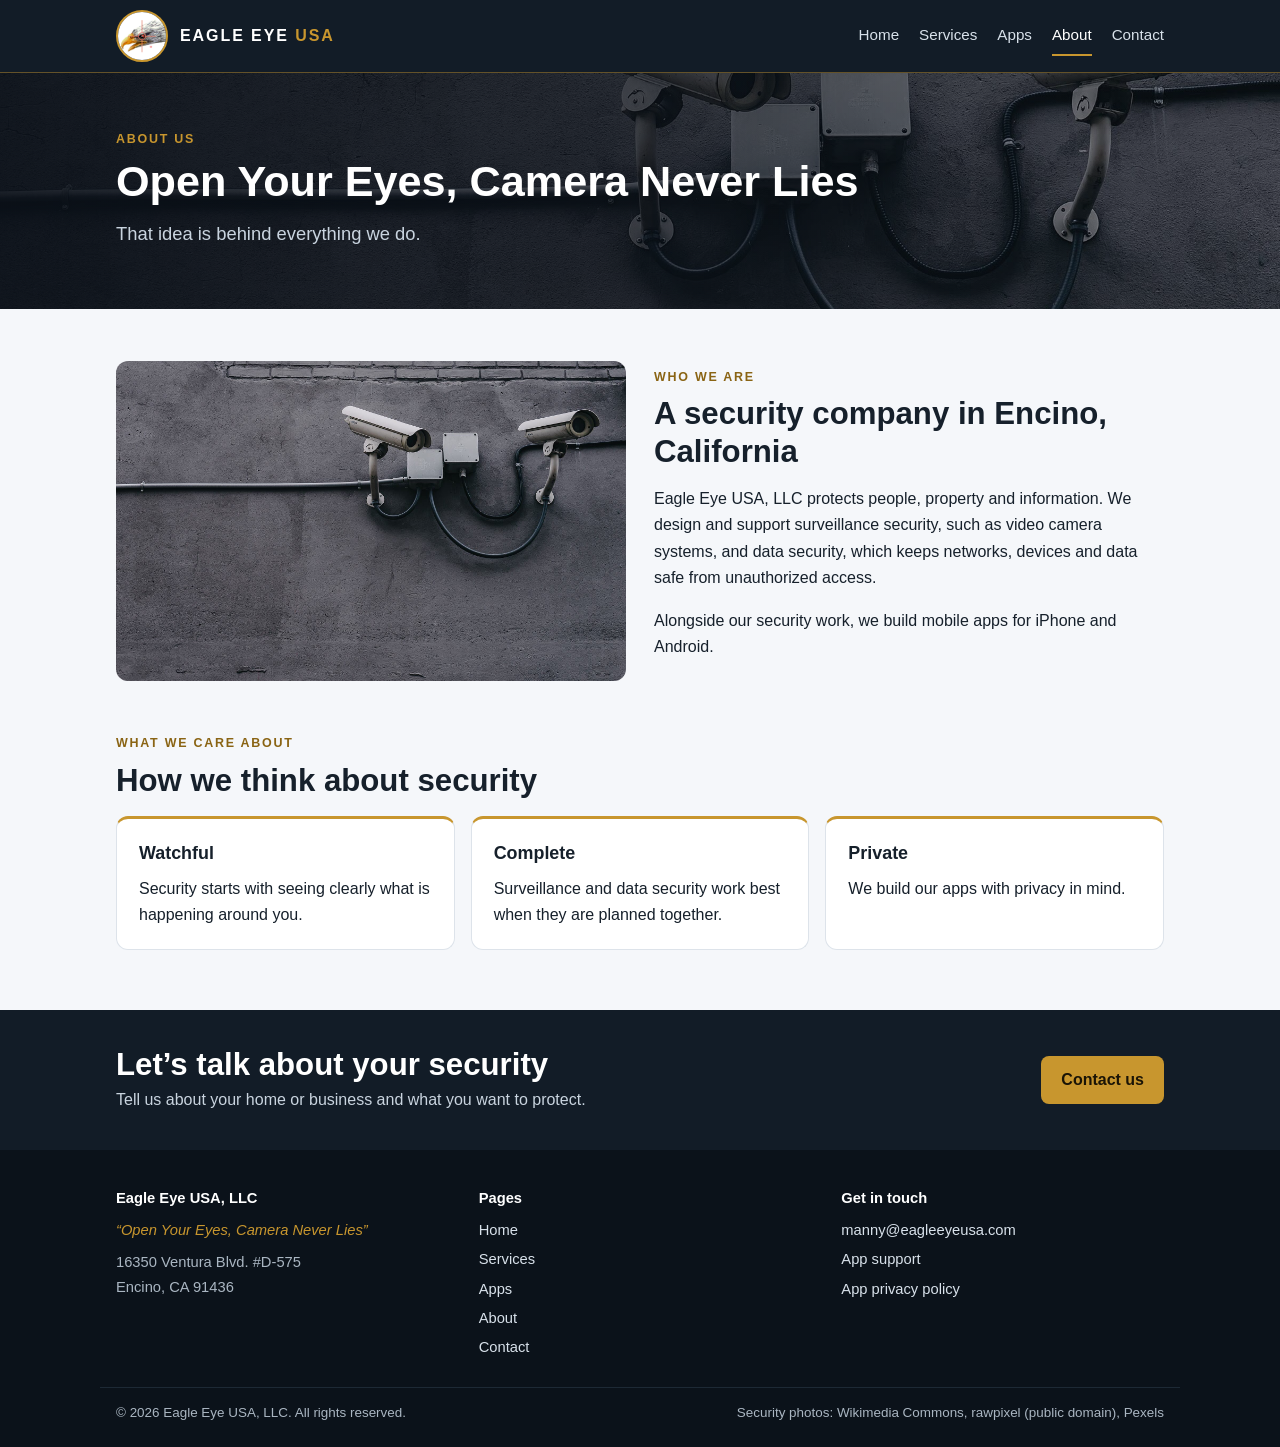
==== about.html @ 71355190 "Expand the site to five pages Add Services, Apps, About and Contact pages with a shared menu and foo" ====
<!doctype html>
<html lang="en">
<head>
<meta charset="utf-8">
<meta name="viewport" content="width=device-width, initial-scale=1">
<title>About | Eagle Eye USA</title>
<meta name="description" content="Eagle Eye USA, LLC is a security company in Encino, California that protects people, property and information.">
<link rel="icon" href="img/logo.png">
<link rel="stylesheet" href="style.css">
</head>
<body>
<header class="site-header">
  <div class="wrap bar">
    <a class="brand" href="./"><img class="logo" src="img/logo.png" alt="Eagle Eye USA logo" width="52" height="52"><span class="name">EAGLE EYE <span>USA</span></span></a>
    <nav aria-label="Main">
      <a href="./">Home</a>
      <a href="services.html">Services</a>
      <a href="apps.html">Apps</a>
      <a href="about.html" aria-current="page">About</a>
      <a href="contact.html">Contact</a>
    </nav>
  </div>
</header>

<section class="banner">
  <div class="wrap">
    <p class="eyebrow">About us</p>
    <h1>Open Your Eyes, Camera Never Lies</h1>
    <p class="lede">That idea is behind everything we do.</p>
  </div>
</section>

<main>
  <section class="wrap block">
    <div class="split">
      <img src="img/hero.jpg" alt="Two security cameras on a dark wall" width="1920" height="1280" loading="lazy">
      <div>
        <p class="eyebrow">Who we are</p>
        <h2>A security company in Encino, California</h2>
        <p>Eagle Eye USA, LLC protects people, property and information. We design and support surveillance security, such as video camera systems, and data security, which keeps networks, devices and data safe from unauthorized access.</p>
        <p>Alongside our security work, we build mobile apps for iPhone and Android.</p>
      </div>
    </div>
  </section>

  <section class="wrap block">
    <p class="eyebrow">What we care about</p>
    <h2>How we think about security</h2>
    <div class="soon-grid three">
      <div class="card"><h3>Watchful</h3><p>Security starts with seeing clearly what is happening around you.</p></div>
      <div class="card"><h3>Complete</h3><p>Surveillance and data security work best when they are planned together.</p></div>
      <div class="card"><h3>Private</h3><p>We build our apps with privacy in mind.</p></div>
    </div>
  </section>

  <section class="cta">
    <div class="wrap cta-inner">
      <div>
        <h2>Let’s talk about your security</h2>
        <p>Tell us about your home or business and what you want to protect.</p>
      </div>
      <a class="button" href="contact.html">Contact us</a>
    </div>
  </section>
</main>

<footer>
  <div class="wrap footer-grid">
    <div>
      <p class="footer-name">Eagle Eye USA, LLC</p>
      <p class="footer-slogan">“Open Your Eyes, Camera Never Lies”</p>
      <p>16350 Ventura Blvd. #D-575<br>Encino, CA 91436</p>
    </div>
    <div>
      <p class="footer-title">Pages</p>
      <div class="footer-links">
        <a href="./">Home</a>
        <a href="services.html">Services</a>
        <a href="apps.html">Apps</a>
        <a href="about.html">About</a>
        <a href="contact.html">Contact</a>
      </div>
    </div>
    <div>
      <p class="footer-title">Get in touch</p>
      <div class="footer-links">
        <a href="mailto:manny@eagleeyeusa.com">manny@eagleeyeusa.com</a>
        <a href="https://apps.eagleeyeusa.com/support.html">App support</a>
        <a href="https://apps.eagleeyeusa.com/privacy.html">App privacy policy</a>
      </div>
    </div>
  </div>
  <div class="wrap footer-base">
    <span>© 2026 Eagle Eye USA, LLC. All rights reserved.</span>
    <span>Security photos: Wikimedia Commons, rawpixel (public domain), Pexels</span>
  </div>
</footer>
</body>
</html>
---- style.css ----
/* eagleeyeusa.com: five pages, dark steel header with a gold accent, light reading sections. */
:root {
  --bg: #f5f7fa;
  --paper: #ffffff;
  --ink: #16202b;
  --muted: #566372;
  --line: #dde3ea;
  --steel: #121c27;
  --steel-2: #1d2c3c;
  --gold: #c8962e;
  --gold-text: #8a6414;
  --link: #1f5f99;
}
@media (prefers-color-scheme: dark) {
  :root { --bg: #0d141c; --paper: #15202b; --ink: #e5ebf1; --muted: #9aa8b6; --line: #263545; --gold-text: #d9a93f; --link: #7fb5e6; }
}
* { box-sizing: border-box; }
html { scroll-behavior: smooth; scroll-padding-top: 96px; }
body { margin: 0; background: var(--bg); color: var(--ink); font: 16px/1.65 -apple-system, "Segoe UI", Roboto, Helvetica, Arial, sans-serif; }
.wrap { max-width: 1080px; margin: 0 auto; padding-inline: 16px; }
a { color: var(--link); }
img { max-width: 100%; }
p { max-width: 70ch; }
h2 { font-size: clamp(1.45rem, 3.4vw, 1.95rem); line-height: 1.2; margin: 0 0 12px; }
h3 { font-size: 1.12rem; margin: 0 0 6px; }

/* Header stays on screen while scrolling */
.site-header { position: sticky; top: 0; z-index: 10; background: var(--steel); color: #fff; border-bottom: 1px solid rgba(200,150,46,.45); }
.bar { display: flex; align-items: center; justify-content: space-between; gap: 8px 16px; padding-block: 10px; flex-wrap: wrap; }
.brand { display: inline-flex; align-items: center; gap: 12px; color: #fff; text-decoration: none; font-weight: 800; letter-spacing: .12em; }
.logo { width: 52px; height: 52px; border-radius: 50%; background: #fff; border: 2px solid var(--gold); object-fit: cover; flex: none; }
.brand .name span { color: var(--gold); }
nav { display: flex; gap: 2px 20px; flex-wrap: wrap; }
nav a { color: #d8e1ea; text-decoration: none; font-size: .95rem; padding: 6px 0; border-bottom: 2px solid transparent; }
nav a:hover { color: #fff; border-bottom-color: rgba(255,255,255,.5); }
nav a[aria-current="page"] { color: #fff; border-bottom-color: var(--gold); }

/* Hero photo (two cameras on a dark wall) under a dark overlay so the text stays readable */
.hero, .banner {
  background:
    linear-gradient(90deg, rgba(10,16,24,.92) 0%, rgba(10,16,24,.75) 45%, rgba(10,16,24,.35) 100%),
    url("img/hero.jpg") center 35% / cover no-repeat,
    var(--steel);
  color: #fff;
}
.hero { padding-block: 96px 112px; }
.banner { padding-block: 56px 60px; }
.eyebrow { color: var(--gold-text); text-transform: uppercase; letter-spacing: .14em; font-size: .78rem; font-weight: 700; margin: 0 0 8px; }
.hero .eyebrow, .banner .eyebrow { color: var(--gold); }
h1 { font-size: clamp(2rem, 6vw, 3.4rem); line-height: 1.1; margin: 0 0 14px; }
.banner h1 { font-size: clamp(1.8rem, 4.6vw, 2.7rem); }
.slogan { color: var(--gold); font-size: clamp(1.1rem, 2.6vw, 1.4rem); font-style: italic; font-weight: 600; margin: 0 0 14px; }
.lede { font-size: 1.15rem; color: #c9d4df; max-width: 60ch; margin: 0; }
.actions { display: flex; gap: 12px; flex-wrap: wrap; margin-top: 26px; }
.button { display: inline-block; background: var(--gold); color: #1a1406; padding: 11px 20px; border-radius: 8px; text-decoration: none; font-weight: 700; overflow-wrap: anywhere; }
.button:hover { background: #dcaa41; }
.button.ghost { background: transparent; color: #fff; box-shadow: inset 0 0 0 2px rgba(255,255,255,.65); }
.button.ghost:hover { background: rgba(255,255,255,.12); }
.button.ghost-dark { background: transparent; color: var(--ink); box-shadow: inset 0 0 0 2px var(--muted); }

/* Gold-topped strip under the home hero */
.pillars { background: var(--steel-2); color: #fff; border-top: 3px solid var(--gold); }
.pillar-grid { display: grid; gap: 22px 32px; grid-template-columns: repeat(auto-fit, minmax(230px, 1fr)); padding-block: 28px; }
.pillars h2 { font-size: 1.15rem; color: var(--gold); margin: 0 0 4px; }
.pillars p { margin: 0; color: #c9d4df; }

.block { padding-block: 52px 0; }
.tiles { display: grid; gap: 18px; grid-template-columns: repeat(auto-fit, minmax(260px, 1fr)); margin-top: 20px; }
.tile { display: flex; flex-direction: column; background: var(--paper); border: 1px solid var(--line); border-radius: 12px; overflow: hidden; color: var(--ink); text-decoration: none; transition: transform .15s ease, box-shadow .15s ease; }
.tile:hover { transform: translateY(-3px); box-shadow: 0 10px 26px rgba(10,20,30,.16); }
.tile img { display: block; width: 100%; height: 180px; object-fit: cover; }
.tile h3 { margin: 16px 20px 4px; }
.tile p { margin: 0 20px 12px; color: var(--muted); }
.more { margin: auto 20px 18px; color: var(--link); font-weight: 700; }
.more::after { content: " →"; }
img.crop-network { object-fit: cover; object-position: 85% 85%; }

/* Photo beside text; stacks on phones */
.split { display: grid; gap: 28px; align-items: center; grid-template-columns: repeat(auto-fit, minmax(290px, 1fr)); }
.split > img { display: block; width: 100%; height: 320px; object-fit: cover; border-radius: 12px; }
.split.reverse > img { order: 2; }
.checks { list-style: none; margin: 14px 0 0; padding: 0; }
.checks li { position: relative; padding: 3px 0 3px 26px; }
.checks li::before { content: "✓"; position: absolute; left: 2px; color: var(--gold-text); font-weight: 800; }

.feature { display: flex; align-items: center; gap: 36px; flex-wrap: wrap; background: var(--paper); border: 1px solid var(--line); border-top: 3px solid var(--gold); border-radius: 12px; padding: 28px; }
.feature > div { flex: 1 1 280px; }
.phone { width: 190px; height: auto; border-radius: 18px; flex: none; margin-inline: auto; }
.badges { margin: 16px 0 8px; }
.badge { display: inline-block; background: var(--steel-2); color: #fff; font-size: .8rem; font-weight: 600; border-radius: 999px; padding: 3px 12px; margin-bottom: 6px; }
.links { font-size: .95rem; margin: 0; }

.card { background: var(--paper); border: 1px solid var(--line); border-top: 3px solid var(--gold); border-radius: 12px; padding: 20px 22px; }
.card p { margin: 0 0 10px; }
.card p:last-child { margin-bottom: 0; }
.card h3 { margin-bottom: 8px; }
.card .badge { margin-bottom: 10px; }
.soon-grid { display: grid; gap: 16px; grid-template-columns: repeat(auto-fit, minmax(270px, 1fr)); margin-top: 16px; }

.steps { list-style: none; counter-reset: step; display: grid; gap: 16px; grid-template-columns: repeat(auto-fit, minmax(240px, 1fr)); margin: 16px 0 0; padding: 0; }
.steps li { counter-increment: step; background: var(--paper); border: 1px solid var(--line); border-radius: 12px; padding: 20px 22px; }
.steps li::before { content: counter(step); display: grid; place-items: center; width: 36px; height: 36px; border-radius: 50%; background: var(--gold); color: #1a1406; font-weight: 800; margin-bottom: 10px; }
.steps p { margin: 0; color: var(--muted); }

.cta { background: var(--steel); color: #fff; margin-top: 60px; }
.cta-inner { display: flex; align-items: center; justify-content: space-between; gap: 18px 32px; flex-wrap: wrap; padding-block: 36px; }
.cta h2 { margin: 0 0 4px; }
.cta p { margin: 0; color: #c9d4df; }

footer { background: #0b121a; color: #aab6c2; font-size: .92rem; margin-top: 60px; }
.cta + footer, main:has(> .cta:last-child) + footer { margin-top: 0; }
footer a { color: #d8e1ea; text-decoration: none; overflow-wrap: anywhere; }
footer a:hover { color: #fff; text-decoration: underline; }
footer p { margin: 0 0 8px; }
.footer-grid { display: grid; gap: 26px 40px; grid-template-columns: repeat(auto-fit, minmax(210px, 1fr)); padding-block: 36px 28px; }
.footer-name { color: #fff; font-weight: 700; }
.footer-slogan { color: var(--gold); font-style: italic; }
.footer-title { color: #fff; font-weight: 700; }
.footer-links { display: flex; flex-direction: column; gap: 5px; }
.footer-base { display: flex; justify-content: space-between; gap: 6px 18px; flex-wrap: wrap; padding-block: 14px 22px; border-top: 1px solid #1d2935; font-size: .84rem; }

@media (max-width: 640px) {
  .site-header { position: static; }
  .logo { width: 44px; height: 44px; }
  .hero { padding-block: 60px 68px; }
  .banner { padding-block: 40px 44px; }
  .block { padding-block: 38px 0; }
  .split > img { height: 230px; }
  .split.reverse > img { order: 0; }
  .feature { padding: 22px 18px; }
}

/* Coming-soon apps: phone picture beside the text */
.app-soon { display: flex; align-items: center; gap: 22px; flex-wrap: wrap; }
.app-soon img { width: 170px; height: auto; flex: none; margin-inline: auto; }
.app-soon > div { flex: 1 1 180px; }
.concept { color: var(--muted); font-size: .84rem; font-style: italic; }
img.crop-dome { object-position: 50% 25%; }
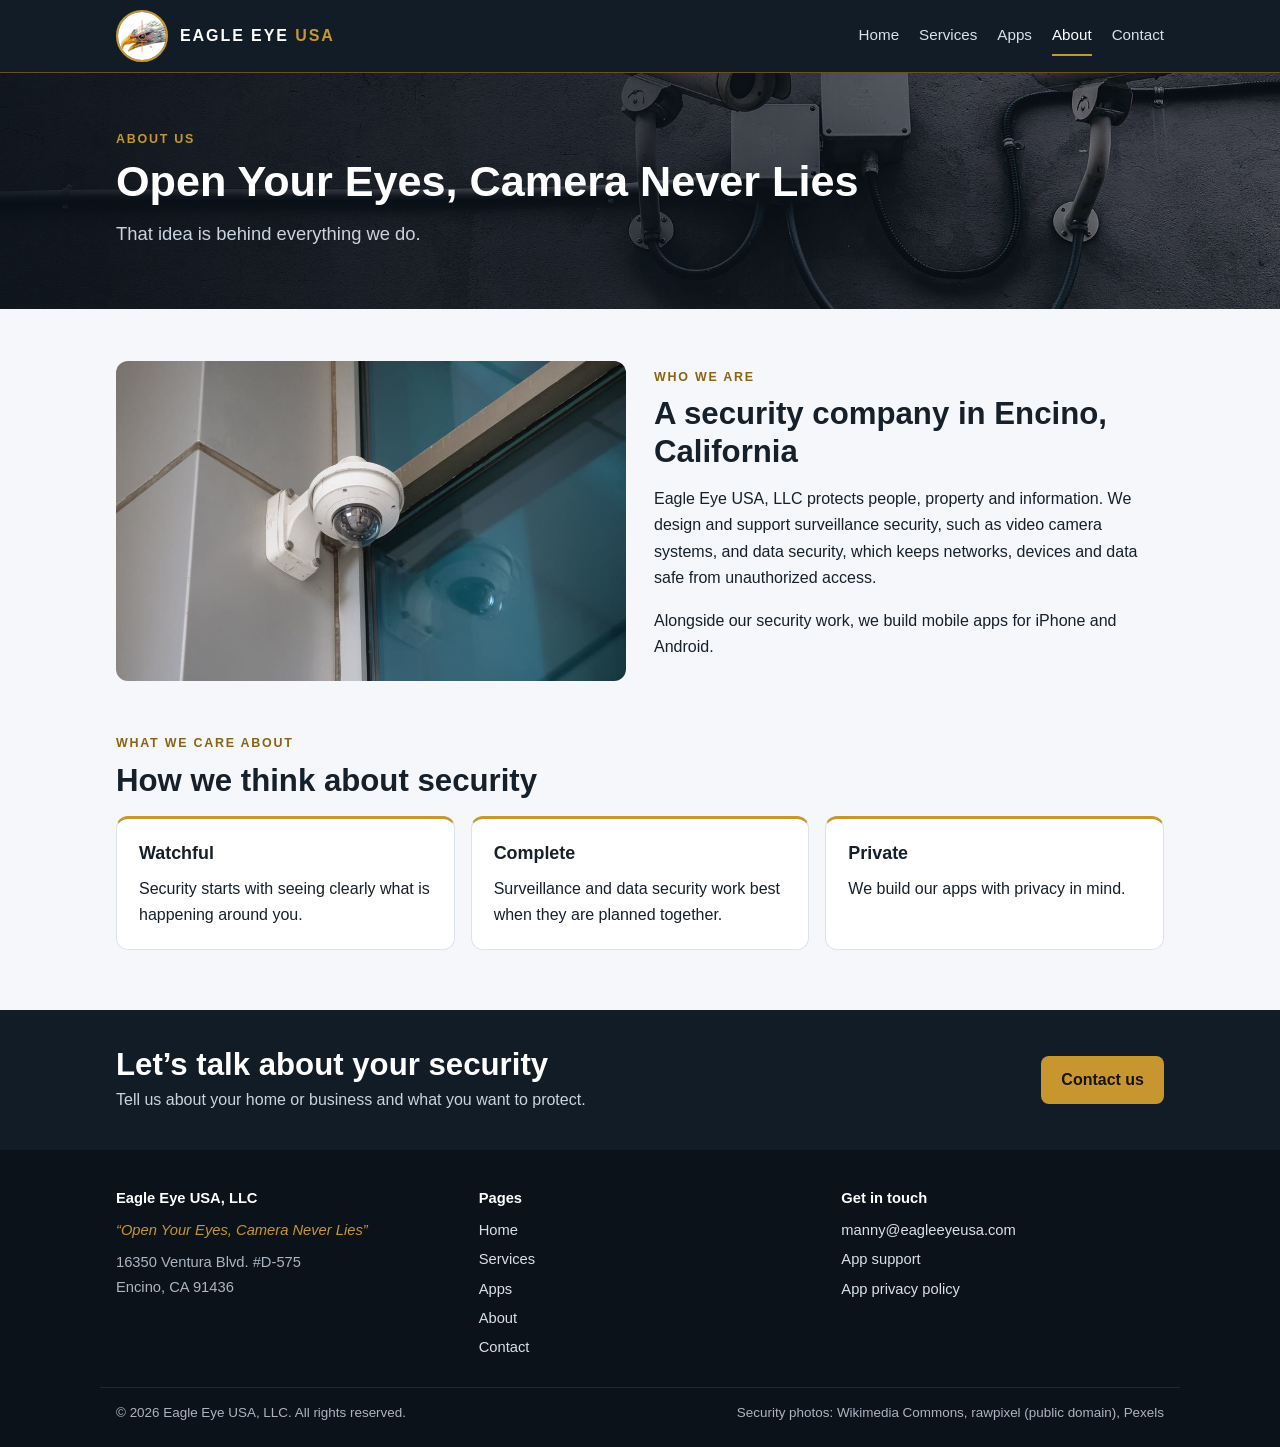
==== commit dc0da661: "Use a better camera photo on the About page Co-Authored-By: Claude Opus 5.5 <noreply@anthropic.com>" ====
--- a/about.html
+++ b/about.html
@@ -33,7 +33,7 @@
 <main>
   <section class="wrap block">
     <div class="split">
-      <img src="img/hero.jpg" alt="Two security cameras on a dark wall" width="1920" height="1280" loading="lazy">
+      <img src="img/about.jpg" alt="White dome security camera on the corner of a modern glass building" width="960" height="640" loading="lazy">
       <div>
         <p class="eyebrow">Who we are</p>
         <h2>A security company in Encino, California</h2>
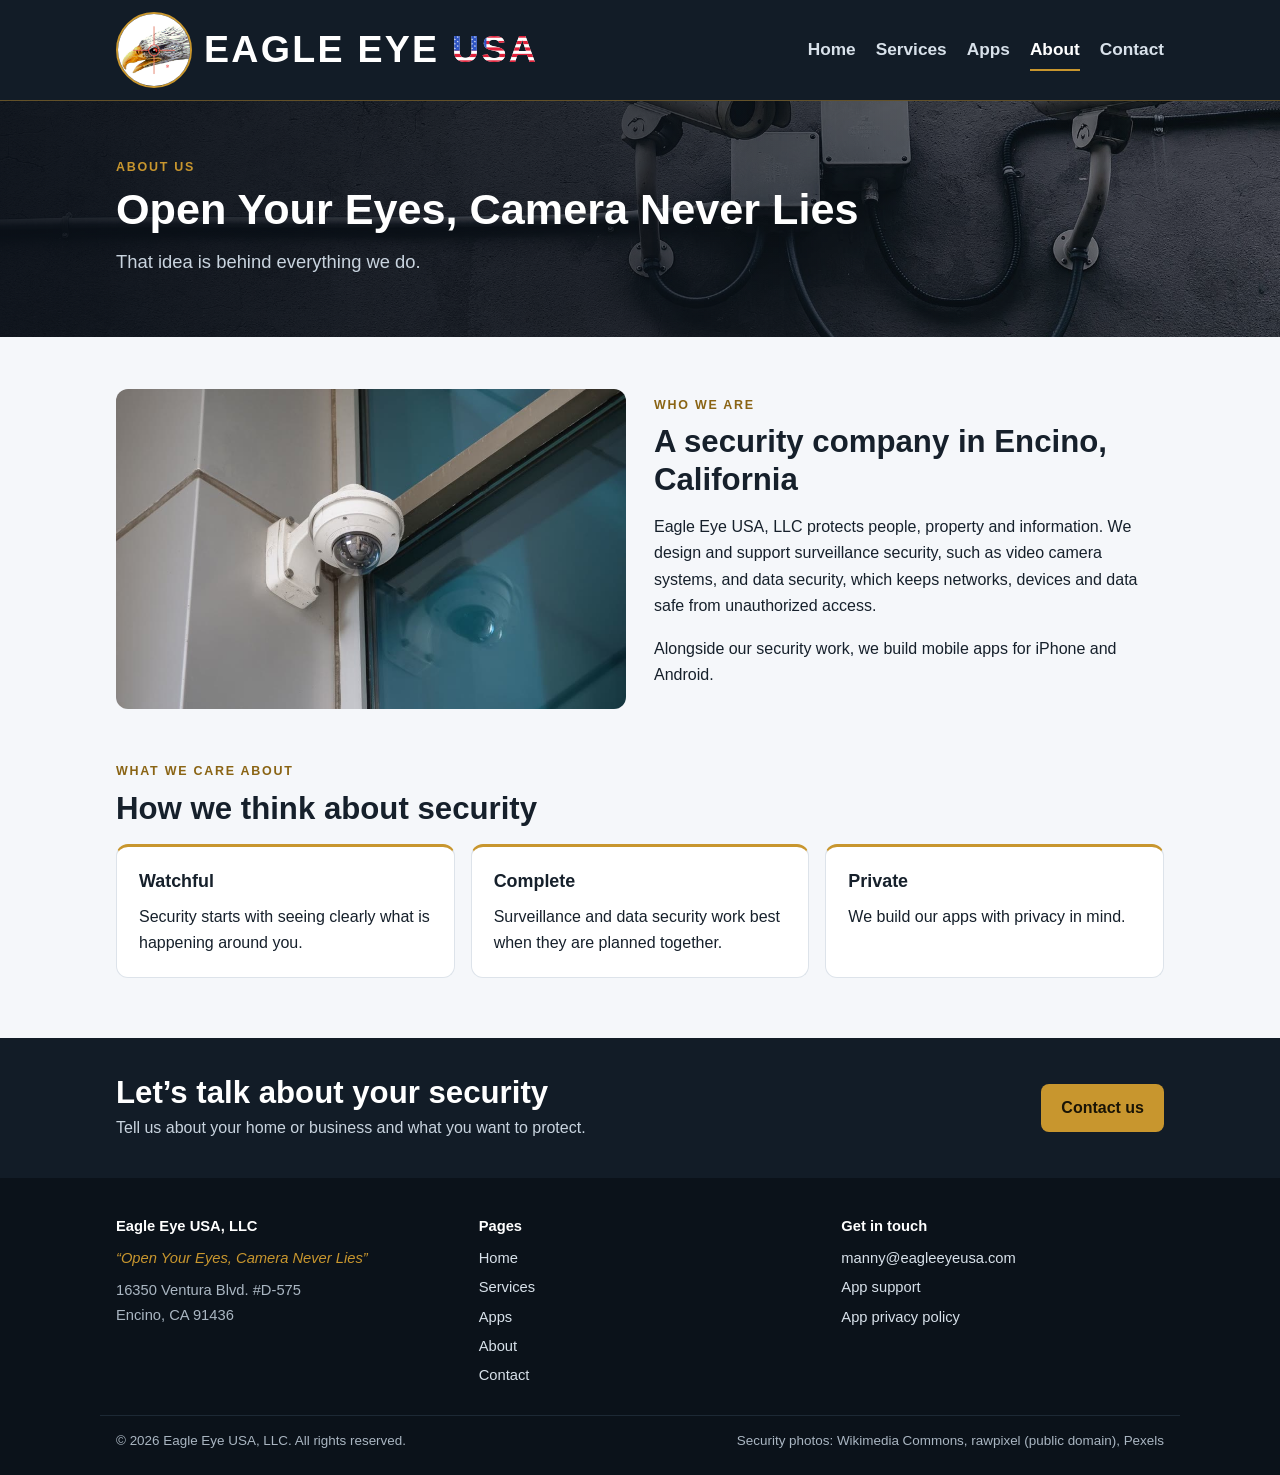
==== commit 4b99660e: "Version the stylesheet link so a refresh loads the new banner Co-Authored-By: Claude Opus 5.5 <norep" ====
--- a/about.html
+++ b/about.html
@@ -6,7 +6,7 @@
 <title>About | Eagle Eye USA</title>
 <meta name="description" content="Eagle Eye USA, LLC is a security company in Encino, California that protects people, property and information.">
 <link rel="icon" href="img/logo.png">
-<link rel="stylesheet" href="style.css">
+<link rel="stylesheet" href="style.css?v=20261105">
 </head>
 <body>
 <header class="site-header">
--- a/style.css
+++ b/style.css
@@ -15,7 +15,7 @@
   :root { --bg: #0d141c; --paper: #15202b; --ink: #e5ebf1; --muted: #9aa8b6; --line: #263545; --gold-text: #d9a93f; --link: #7fb5e6; }
 }
 * { box-sizing: border-box; }
-html { scroll-behavior: smooth; scroll-padding-top: 96px; }
+html { scroll-behavior: smooth; scroll-padding-top: 116px; }
 body { margin: 0; background: var(--bg); color: var(--ink); font: 16px/1.65 -apple-system, "Segoe UI", Roboto, Helvetica, Arial, sans-serif; }
 .wrap { max-width: 1080px; margin: 0 auto; padding-inline: 16px; }
 a { color: var(--link); }
@@ -26,12 +26,13 @@
 
 /* Header stays on screen while scrolling */
 .site-header { position: sticky; top: 0; z-index: 10; background: var(--steel); color: #fff; border-bottom: 1px solid rgba(200,150,46,.45); }
-.bar { display: flex; align-items: center; justify-content: space-between; gap: 8px 16px; padding-block: 10px; flex-wrap: wrap; }
-.brand { display: inline-flex; align-items: center; gap: 12px; color: #fff; text-decoration: none; font-weight: 800; letter-spacing: .12em; }
-.logo { width: 52px; height: 52px; border-radius: 50%; background: #fff; border: 2px solid var(--gold); object-fit: cover; flex: none; }
-.brand .name span { color: var(--gold); }
+.bar { display: flex; align-items: center; justify-content: space-between; gap: 8px 16px; padding-block: 12px; flex-wrap: wrap; }
+.brand { display: inline-flex; align-items: center; gap: 12px; color: #fff; text-decoration: none; font-size: clamp(1.5rem, 3.6vw, 2.35rem); line-height: 1.1; font-weight: 900; letter-spacing: .06em; white-space: nowrap; }
+.logo { width: 76px; height: 76px; border-radius: 50%; background: #fff; border: 2px solid var(--gold); object-fit: cover; flex: none; }
+/* USA filled with the flag */
+.brand .name span { background: url("img/flag.svg") center / 100% 100% no-repeat; -webkit-background-clip: text; background-clip: text; color: transparent; -webkit-text-fill-color: transparent; filter: drop-shadow(0 0 .6px rgba(255,255,255,.9)); }
 nav { display: flex; gap: 2px 20px; flex-wrap: wrap; }
-nav a { color: #d8e1ea; text-decoration: none; font-size: .95rem; padding: 6px 0; border-bottom: 2px solid transparent; }
+nav a { color: #d8e1ea; text-decoration: none; font-size: 1.08rem; font-weight: 600; padding: 6px 0; border-bottom: 2px solid transparent; }
 nav a:hover { color: #fff; border-bottom-color: rgba(255,255,255,.5); }
 nav a[aria-current="page"] { color: #fff; border-bottom-color: var(--gold); }
 
@@ -121,7 +122,7 @@
 
 @media (max-width: 640px) {
   .site-header { position: static; }
-  .logo { width: 44px; height: 44px; }
+  .logo { width: 54px; height: 54px; }
   .hero { padding-block: 60px 68px; }
   .banner { padding-block: 40px 44px; }
   .block { padding-block: 38px 0; }
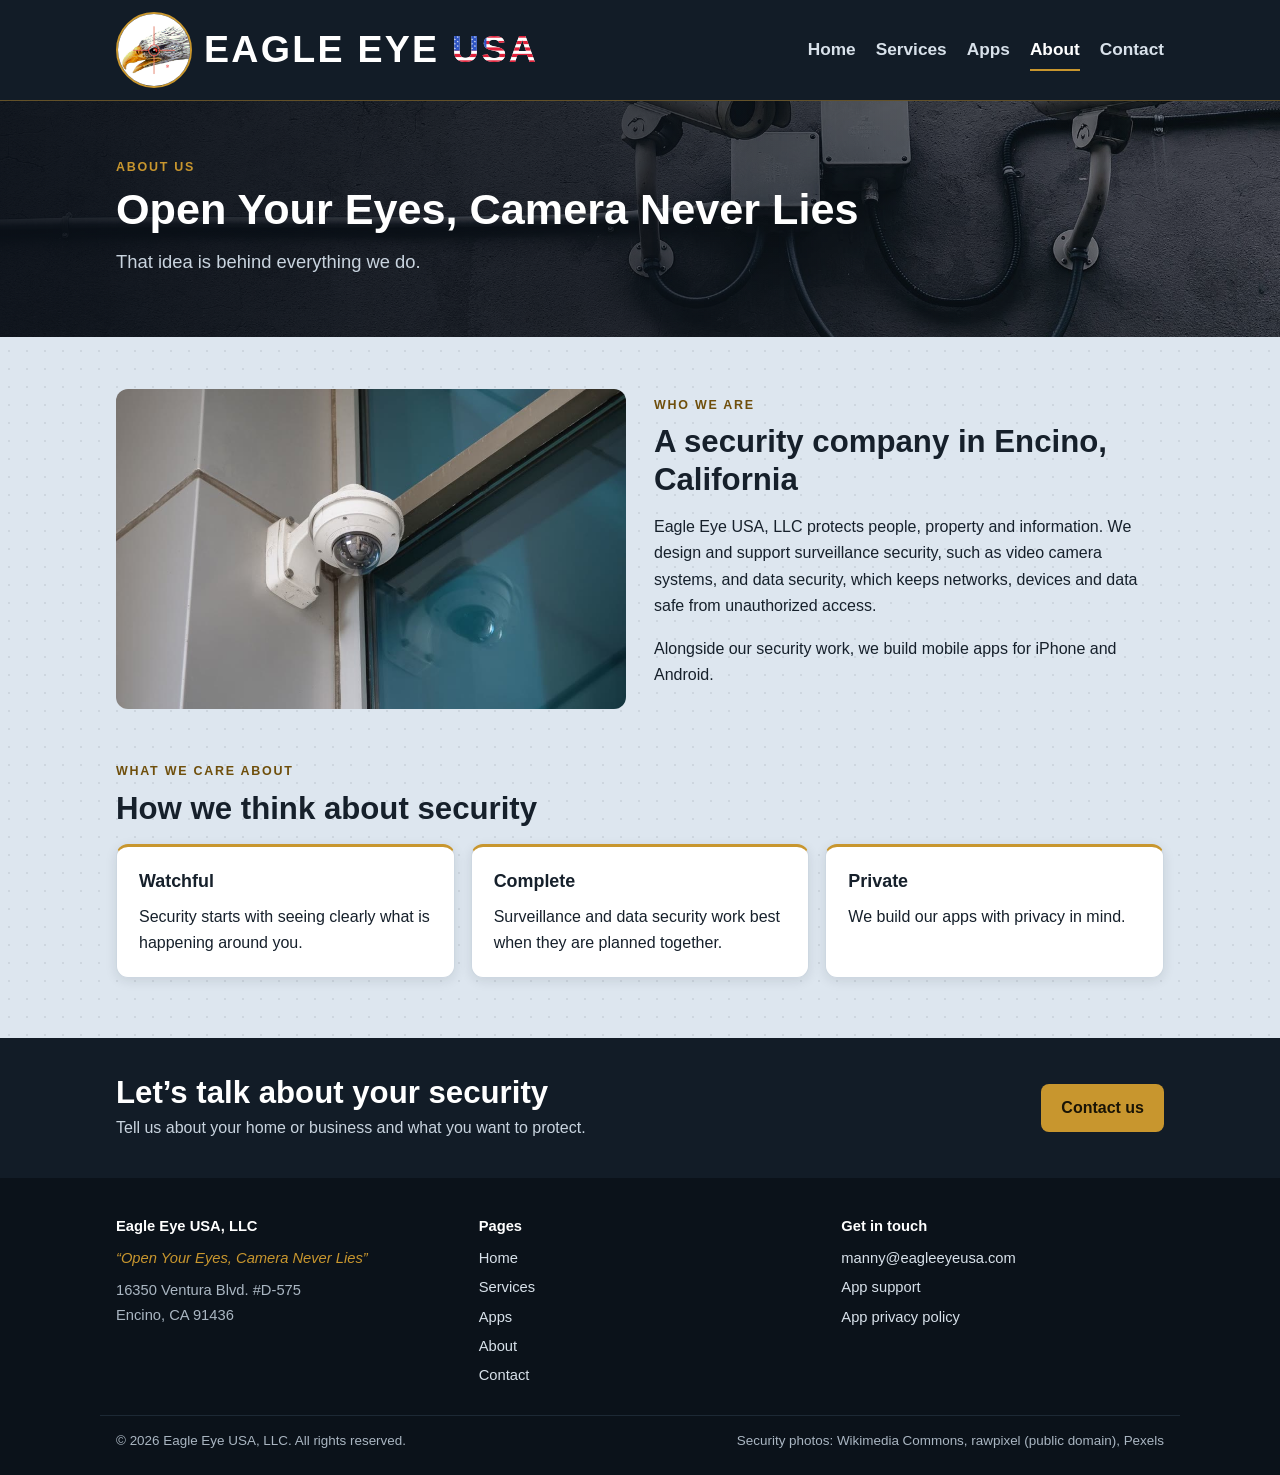
==== commit af3ccbde: "Replace home page app section with AI era data security window; richer page background Co-Authored-B" ====
--- a/about.html
+++ b/about.html
@@ -6,7 +6,7 @@
 <title>About | Eagle Eye USA</title>
 <meta name="description" content="Eagle Eye USA, LLC is a security company in Encino, California that protects people, property and information.">
 <link rel="icon" href="img/logo.png">
-<link rel="stylesheet" href="style.css?v=20261105">
+<link rel="stylesheet" href="style.css?v=20261105c">
 </head>
 <body>
 <header class="site-header">
--- a/style.css
+++ b/style.css
@@ -1,22 +1,25 @@
 /* eagleeyeusa.com: five pages, dark steel header with a gold accent, light reading sections. */
 :root {
-  --bg: #f5f7fa;
+  --bg: #dde6ef;
+  --dots: rgba(18,28,39,.08);
+  --shadow: 0 3px 12px rgba(18,28,39,.10);
   --paper: #ffffff;
   --ink: #16202b;
-  --muted: #566372;
-  --line: #dde3ea;
+  --muted: #4c5866;
+  --line: #cdd7e1;
   --steel: #121c27;
   --steel-2: #1d2c3c;
   --gold: #c8962e;
-  --gold-text: #8a6414;
+  --gold-text: #6f4f0c;
   --link: #1f5f99;
 }
 @media (prefers-color-scheme: dark) {
-  :root { --bg: #0d141c; --paper: #15202b; --ink: #e5ebf1; --muted: #9aa8b6; --line: #263545; --gold-text: #d9a93f; --link: #7fb5e6; }
+  :root { --bg: #0d141c; --dots: rgba(255,255,255,.05); --shadow: 0 3px 12px rgba(0,0,0,.35); --paper: #15202b; --ink: #e5ebf1; --muted: #9aa8b6; --line: #263545; --gold-text: #d9a93f; --link: #7fb5e6; }
 }
 * { box-sizing: border-box; }
 html { scroll-behavior: smooth; scroll-padding-top: 116px; }
-body { margin: 0; background: var(--bg); color: var(--ink); font: 16px/1.65 -apple-system, "Segoe UI", Roboto, Helvetica, Arial, sans-serif; }
+/* Soft steel blue with a faint dot texture; white cards sit on top */
+body { margin: 0; background: radial-gradient(var(--dots) 1px, transparent 1.3px) 0 0 / 18px 18px, var(--bg); color: var(--ink); font: 16px/1.65 -apple-system, "Segoe UI", Roboto, Helvetica, Arial, sans-serif; }
 .wrap { max-width: 1080px; margin: 0 auto; padding-inline: 16px; }
 a { color: var(--link); }
 img { max-width: 100%; }
@@ -67,6 +70,7 @@
 
 .block { padding-block: 52px 0; }
 .tiles { display: grid; gap: 18px; grid-template-columns: repeat(auto-fit, minmax(260px, 1fr)); margin-top: 20px; }
+.tile, .feature, .card, .steps li { box-shadow: var(--shadow); }
 .tile { display: flex; flex-direction: column; background: var(--paper); border: 1px solid var(--line); border-radius: 12px; overflow: hidden; color: var(--ink); text-decoration: none; transition: transform .15s ease, box-shadow .15s ease; }
 .tile:hover { transform: translateY(-3px); box-shadow: 0 10px 26px rgba(10,20,30,.16); }
 .tile img { display: block; width: 100%; height: 180px; object-fit: cover; }
@@ -86,6 +90,8 @@
 
 .feature { display: flex; align-items: center; gap: 36px; flex-wrap: wrap; background: var(--paper); border: 1px solid var(--line); border-top: 3px solid var(--gold); border-radius: 12px; padding: 28px; }
 .feature > div { flex: 1 1 280px; }
+.feature-photo { flex: 1 1 320px; min-width: 0; width: 100%; height: 340px; object-fit: cover; border-radius: 10px; }
+.feature-action { margin: 18px 0 0; }
 .phone { width: 190px; height: auto; border-radius: 18px; flex: none; margin-inline: auto; }
 .badges { margin: 16px 0 8px; }
 .badge { display: inline-block; background: var(--steel-2); color: #fff; font-size: .8rem; font-weight: 600; border-radius: 999px; padding: 3px 12px; margin-bottom: 6px; }
@@ -129,6 +135,7 @@
   .split > img { height: 230px; }
   .split.reverse > img { order: 0; }
   .feature { padding: 22px 18px; }
+  .feature-photo { height: 210px; flex-basis: 100%; }
 }
 
 /* Coming-soon apps: phone picture beside the text */
